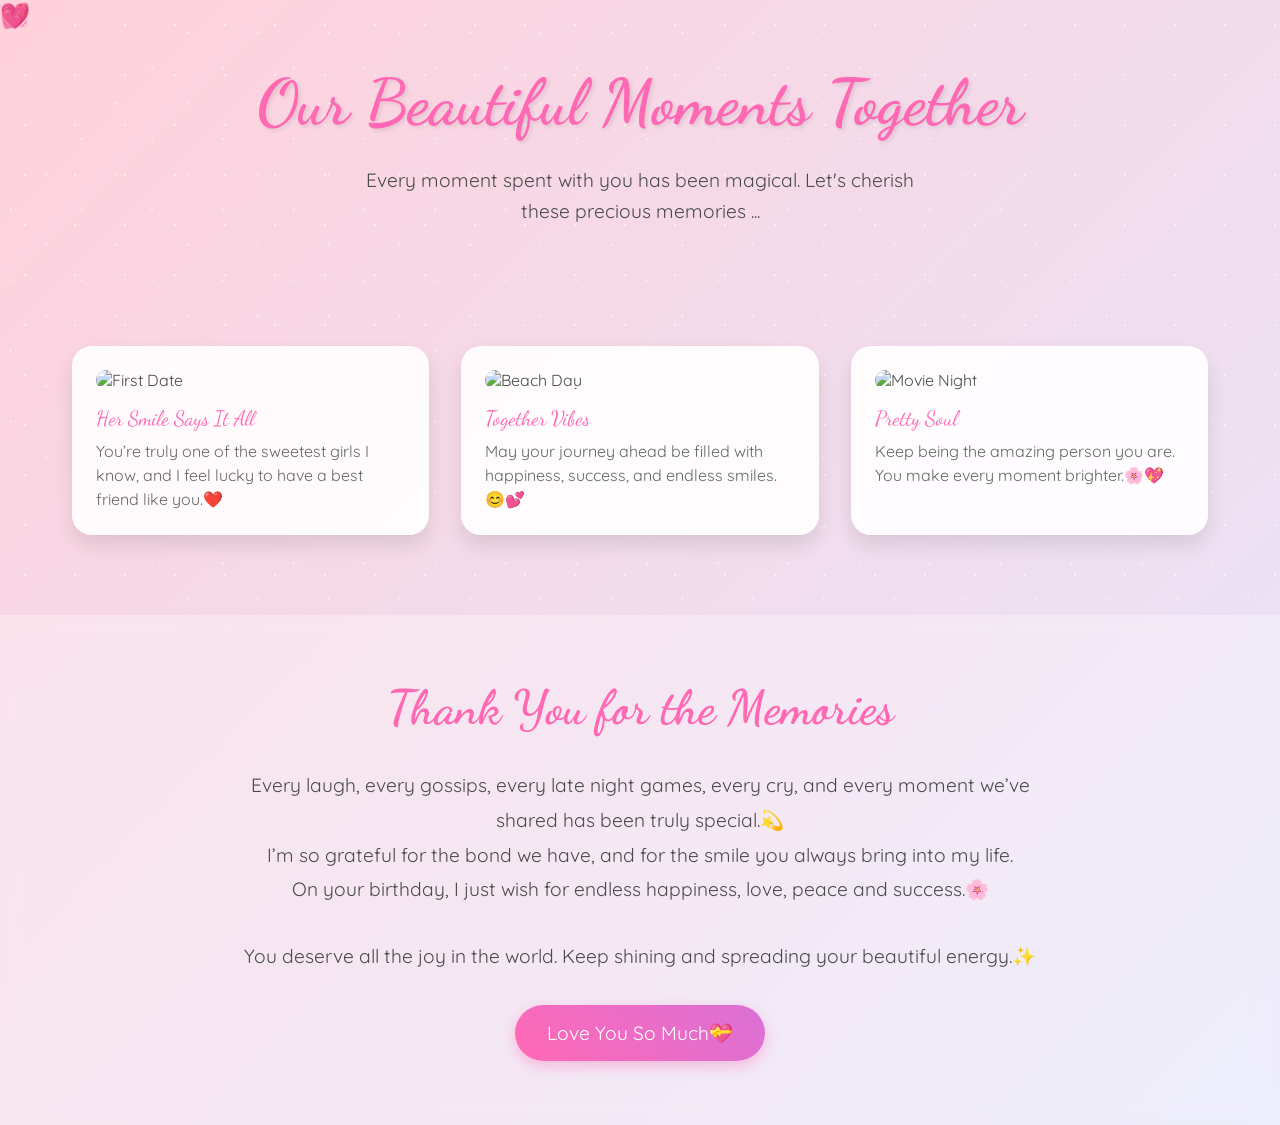
==== last.html @ 472f31cc "Update last.html" ====
<!DOCTYPE html>
<html lang="en">

<head>
    <meta charset="UTF-8">
    <meta name="viewport" content="width=device-width, initial-scale=1.0">
    <title>Our Beautiful Memories ✨</title>
    <style>
        @import url('https://fonts.googleapis.com/css2?family=Dancing+Script:wght@700&family=Quicksand:wght@300;400;500;600&display=swap');

        * {
            margin: 0;
            padding: 0;
            box-sizing: border-box;
        }

        body {
            min-height: 100vh;
            background: linear-gradient(135deg,
                    #ffd1dc 0%,
                    #e6e6fa 25%,
                    #ffefd5 50%,
                    #e6e6fa 75%,
                    #ffd1dc 100%);
            background-size: 400% 400%;
            animation: gradientFlow 15s ease infinite;
            font-family: 'Quicksand', sans-serif;
            overflow-x: hidden;
            color: #4a4a4a;
        }

        @keyframes gradientFlow {
            0% {
                background-position: 0% 50%;
            }

            50% {
                background-position: 100% 50%;
            }

            100% {
                background-position: 0% 50%;
            }
        }

        /* Enhanced Sparkle Effect */
        .magic-sparkles {
            position: fixed;
            top: 0;
            left: 0;
            width: 100%;
            height: 100%;
            pointer-events: none;
            z-index: 1;
        }

        .sparkle {
            position: absolute;
            width: 6px;
            height: 6px;
            border-radius: 50%;
            background-color: white;
            animation: twinkle var(--duration, 4s) ease-in-out infinite;
            opacity: 0;
        }

        @keyframes twinkle {

            0%,
            100% {
                opacity: 0;
                transform: scale(0.5);
            }

            50% {
                opacity: 0.8;
                transform: scale(1);
            }
        }

        /* Generate 50 sparkles with different positions and animations */
        .magic-sparkles::before,
        .magic-sparkles::after {
            content: '';
            position: absolute;
            width: 100%;
            height: 100%;
            background-image: radial-gradient(circle, white 1px, transparent 1px);
            background-size: 50px 50px;
            animation: sparkleLayer 8s linear infinite;
            opacity: 0.5;
        }

        .magic-sparkles::after {
            animation-delay: -4s;
            transform: rotate(45deg);
        }

        @keyframes sparkleLayer {
            0% {
                transform: translateY(0);
            }

            100% {
                transform: translateY(-50px);
            }
        }

        /* Floating Hearts */
        .floating-hearts {
            position: fixed;
            width: 100%;
            height: 100%;
            pointer-events: none;
            z-index: 2;
        }

        .heart {
            position: absolute;
            font-size: 1.5rem;
            color: rgba(255, 105, 180, 0.6);
            animation: floatHeart var(--float-duration, 6s) ease-in-out infinite;
            animation-delay: var(--delay, 0s);
        }

        @keyframes floatHeart {
            0% {
                transform: translate(0, 100vh) rotate(0deg);
            }

            100% {
                transform: translate(var(--translate-x, 0), -100vh) rotate(360deg);
            }
        }

        /* Welcome Section */
        .welcome {
            text-align: center;
            padding: 4rem 2rem;
            position: relative;
            z-index: 3;
        }

        .welcome h1 {
            font-family: 'Dancing Script', cursive;
            font-size: 4rem;
            color: #ff69b4;
            text-shadow: 2px 2px 4px rgba(0, 0, 0, 0.1);
            animation: fadeInScale 2s ease;
        }

        .welcome p {
            font-size: 1.2rem;
            max-width: 600px;
            margin: 1.5rem auto;
            line-height: 1.6;
            animation: fadeIn 2s ease 0.5s both;
        }

        /* Enhanced Memory Cards */
        .memory-container {
            max-width: 1200px;
            margin: 0 auto;
            padding: 2rem;
            display: grid;
            grid-template-columns: repeat(auto-fit, minmax(300px, 1fr));
            gap: 2rem;
            z-index: 3;
            position: relative;
        }

        .memory-card {
            background: rgba(255, 255, 255, 0.9);
            border-radius: 20px;
            padding: 1.5rem;
            box-shadow: 0 10px 20px rgba(0, 0, 0, 0.1);
            transition: all 0.5s cubic-bezier(0.4, 0, 0.2, 1);
            position: relative;
            overflow: hidden;
        }

        .memory-card:hover {
            transform: translateY(-10px) scale(1.02);
            box-shadow: 0 15px 30px rgba(0, 0, 0, 0.15);
        }

        .memory-card::before {
            content: '';
            position: absolute;
            top: 0;
            left: 0;
            width: 100%;
            height: 100%;
            background: linear-gradient(45deg, transparent, rgba(255, 255, 255, 0.4), transparent);
            transform: translateX(-100%);
            transition: 0.5s;
        }

        .memory-card:hover::before {
            transform: translateX(100%);
        }

        .memory-img {
            width: 100%;
            height: 250px;
            object-fit: cover;
            border-radius: 15px;
            margin-bottom: 1rem;
            transition: transform 0.5s ease;
        }

        .memory-card:hover .memory-img {
            transform: scale(1.05);
        }

        .memory-date {
            font-family: 'Dancing Script', cursive;
            color: #ff69b4;
            font-size: 1.3rem;
            margin-bottom: 0.5rem;
        }

        .memory-caption {
            font-size: 1rem;
            line-height: 1.5;
            color: #666;
        }

        /* Final Message Section */
        .final-message {
            text-align: center;
            padding: 4rem 2rem;
            background: rgba(255, 255, 255, 0.3);
            backdrop-filter: blur(10px);
            margin-top: 3rem;
            position: relative;
            z-index: 3;
        }

        .final-message h2 {
            font-family: 'Dancing Script', cursive;
            font-size: 3rem;
            color: #ff69b4;
            margin-bottom: 2rem;
            animation: heartbeat 2s infinite;
        }

        @keyframes heartbeat {

            0%,
            100% {
                transform: scale(1);
            }

            50% {
                transform: scale(1.1);
            }
        }

        .final-message p {
            font-size: 1.2rem;
            max-width: 800px;
            margin: 0 auto 2rem;
            line-height: 1.8;
        }

        .goodbye-btn {
            display: inline-block;
            padding: 1rem 2rem;
            font-size: 1.2rem;
            background: linear-gradient(45deg, #ff69b4, #da70d6);
            color: white;
            border: none;
            border-radius: 50px;
            cursor: pointer;
            text-decoration: none;
            transition: all 0.3s ease;
            box-shadow: 0 5px 15px rgba(255, 105, 180, 0.4);
            animation: float 3s infinite ease-in-out;
        }

        .goodbye-btn:hover {
            transform: translateY(-5px);
            box-shadow: 0 8px 20px rgba(255, 105, 180, 0.6);
        }

        @keyframes float {

            0%,
            100% {
                transform: translateY(0);
            }

            50% {
                transform: translateY(-10px);
            }
        }

        /* Animations */
        @keyframes fadeInScale {
            0% {
                opacity: 0;
                transform: scale(0.8);
            }

            100% {
                opacity: 1;
                transform: scale(1);
            }
        }

        @keyframes fadeIn {
            0% {
                opacity: 0;
            }

            100% {
                opacity: 1;
            }
        }

        /* Generate Hearts */
        .js-generate-hearts {
            position: fixed;
            width: 100%;
            height: 100%;
            pointer-events: none;
            z-index: 2;
        }

        /* Custom Scrollbar */
        ::-webkit-scrollbar {
            width: 12px;
        }

        ::-webkit-scrollbar-track {
            background: rgba(255, 255, 255, 0.4);
        }

        ::-webkit-scrollbar-thumb {
            background: linear-gradient(45deg, #ff69b4, #da70d6);
            border-radius: 6px;
        }

        /* Responsive Design */
        @media (max-width: 768px) {
            .welcome h1 {
                font-size: 3rem;
            }

            .memory-container {
                grid-template-columns: 1fr;
            }

            .final-message h2 {
                font-size: 2.5rem;
            }
        }
    </style>
</head>

<body>
    <div class="magic-sparkles"></div>
    <div class="floating-hearts">
        <!-- Hearts will be generated via CSS -->
        <div class="heart" style="--float-duration: 6s; --delay: 0s; --translate-x: 20px;">💝</div>
        <div class="heart" style="--float-duration: 8s; --delay: 1s; --translate-x: -30px;">💖</div>
        <div class="heart" style="--float-duration: 7s; --delay: 2s; --translate-x: 40px;">💗</div>
        <div class="heart" style="--float-duration: 9s; --delay: 3s; --translate-x: -20px;">💓</div>
        <div class="heart" style="--float-duration: 5s; --delay: 4s; --translate-x: 30px;">💕</div>
    </div>

    <section class="welcome">
        <h1>Our Beautiful Moments Together</h1>
        <p>Every moment spent with you has been magical. Let's cherish these precious memories ...</p>
    </section>

    <div class="memory-container">
        <div class="memory-card">
            <img src="./d1.jpg" alt="First Date" class="memory-img">
            <div class="memory-date">Her Smile Says It All</div>
            <div class="memory-caption">You’re truly one of the sweetest girls I know, and I feel lucky to have a best friend
                like you.❤️</div>
        </div>
        <div class="memory-card">
            <img src="./d2.jpg" alt="Beach Day" class="memory-img">
            <div class="memory-date">Together Vibes</div>
            <div class="memory-caption">May your journey ahead be filled with happiness, success, and endless
                smiles.😊💕</div>
        </div>
        <div class="memory-card">
            <img src="./d3.jpg" alt="Movie Night" class="memory-img">
            <div class="memory-date">Pretty Soul</div>
            <div class="memory-caption">Keep being the amazing person you are. You make every moment brighter.🌸💖</div>
        </div>

    </div>

    <section class="final-message">
        <h2>Thank You for the Memories</h2>
        <p>Every laugh, every gossips, every late night games, every cry, and every moment we’ve shared has been truly special.💫<br>
            I’m so grateful for the bond we have, and for the smile you always bring into my life.<br>
            On your birthday, I just wish for endless happiness, love, peace and success.🌸</p>
        <p>You deserve all the joy in the world. Keep shining and spreading your beautiful energy.✨</p>
        <a href="#" class="goodbye-btn">Love You So Much💝</a>
    </section>
</body>

</html>
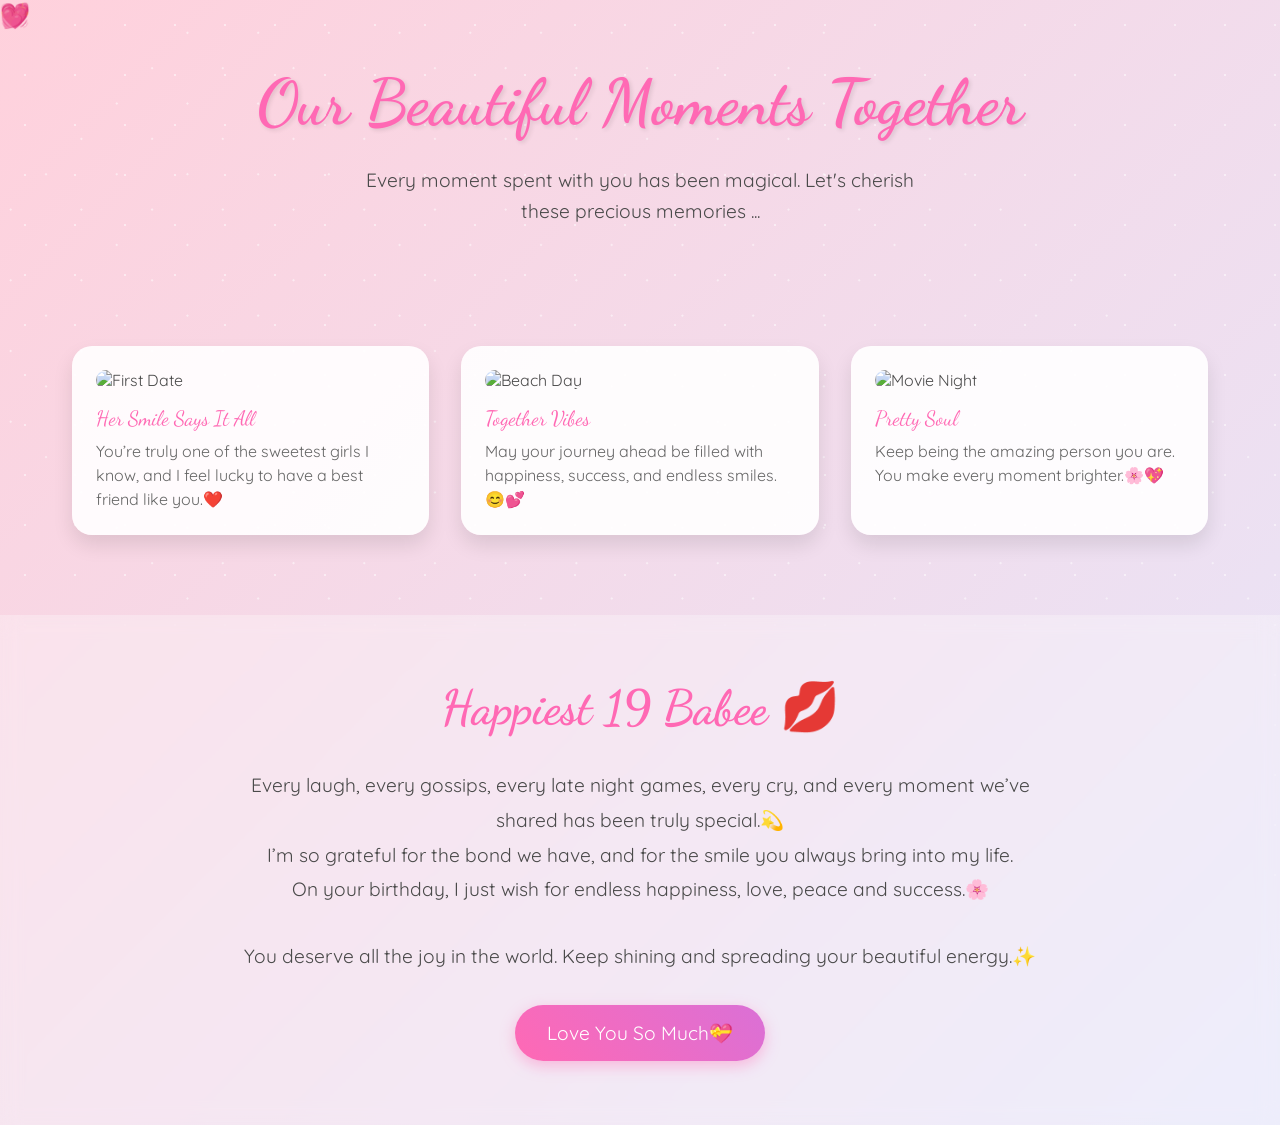
==== commit da1bf392: "Update last.html" ====
--- a/last.html
+++ b/last.html
@@ -397,7 +397,7 @@
     </div>
 
     <section class="final-message">
-        <h2>Thank You for the Memories</h2>
+        <h2>Happiest 19 Babee 💋</h2>
         <p>Every laugh, every gossips, every late night games, every cry, and every moment we’ve shared has been truly special.💫<br>
             I’m so grateful for the bond we have, and for the smile you always bring into my life.<br>
             On your birthday, I just wish for endless happiness, love, peace and success.🌸</p>
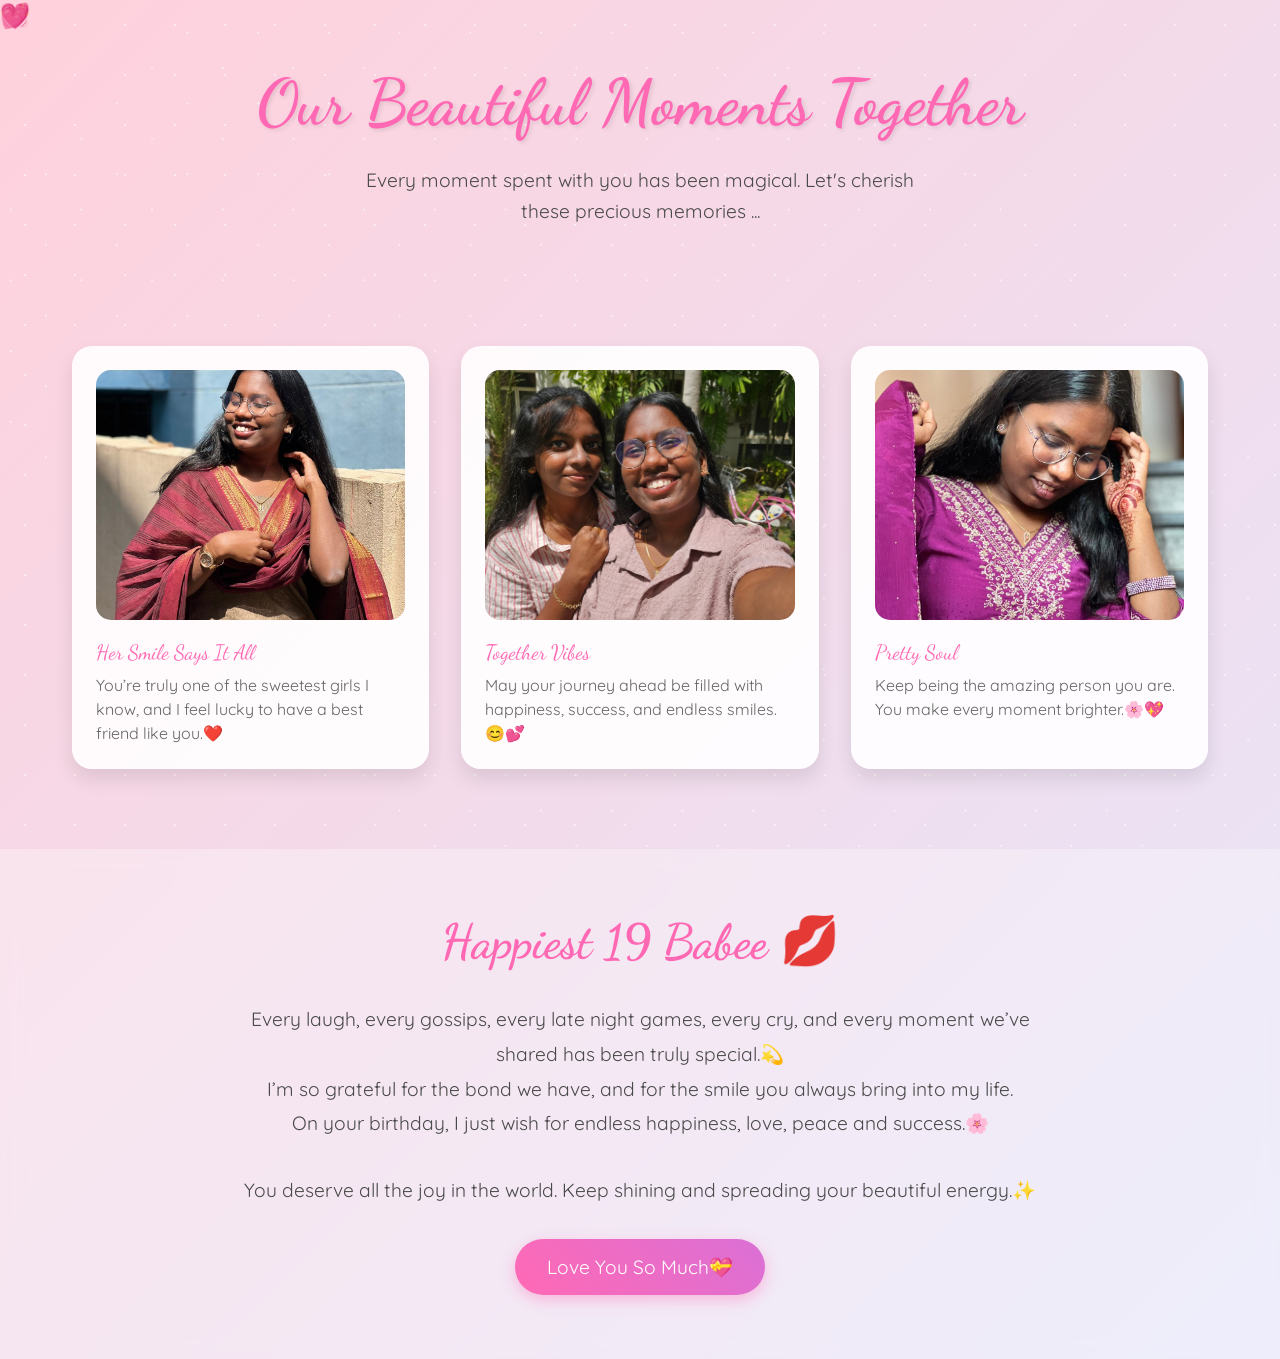
==== commit d062fce1: "Update last.html" ====
--- a/last.html
+++ b/last.html
@@ -377,19 +377,19 @@
 
     <div class="memory-container">
         <div class="memory-card">
-            <img src="./d1.jpg" alt="First Date" class="memory-img">
+            <img src="./d1.jpeg" alt="First Date" class="memory-img">
             <div class="memory-date">Her Smile Says It All</div>
             <div class="memory-caption">You’re truly one of the sweetest girls I know, and I feel lucky to have a best friend
                 like you.❤️</div>
         </div>
         <div class="memory-card">
-            <img src="./d2.jpg" alt="Beach Day" class="memory-img">
+            <img src="./d2.jpeg" alt="Beach Day" class="memory-img">
             <div class="memory-date">Together Vibes</div>
             <div class="memory-caption">May your journey ahead be filled with happiness, success, and endless
                 smiles.😊💕</div>
         </div>
         <div class="memory-card">
-            <img src="./d3.jpg" alt="Movie Night" class="memory-img">
+            <img src="./d3.jpeg" alt="Movie Night" class="memory-img">
             <div class="memory-date">Pretty Soul</div>
             <div class="memory-caption">Keep being the amazing person you are. You make every moment brighter.🌸💖</div>
         </div>
